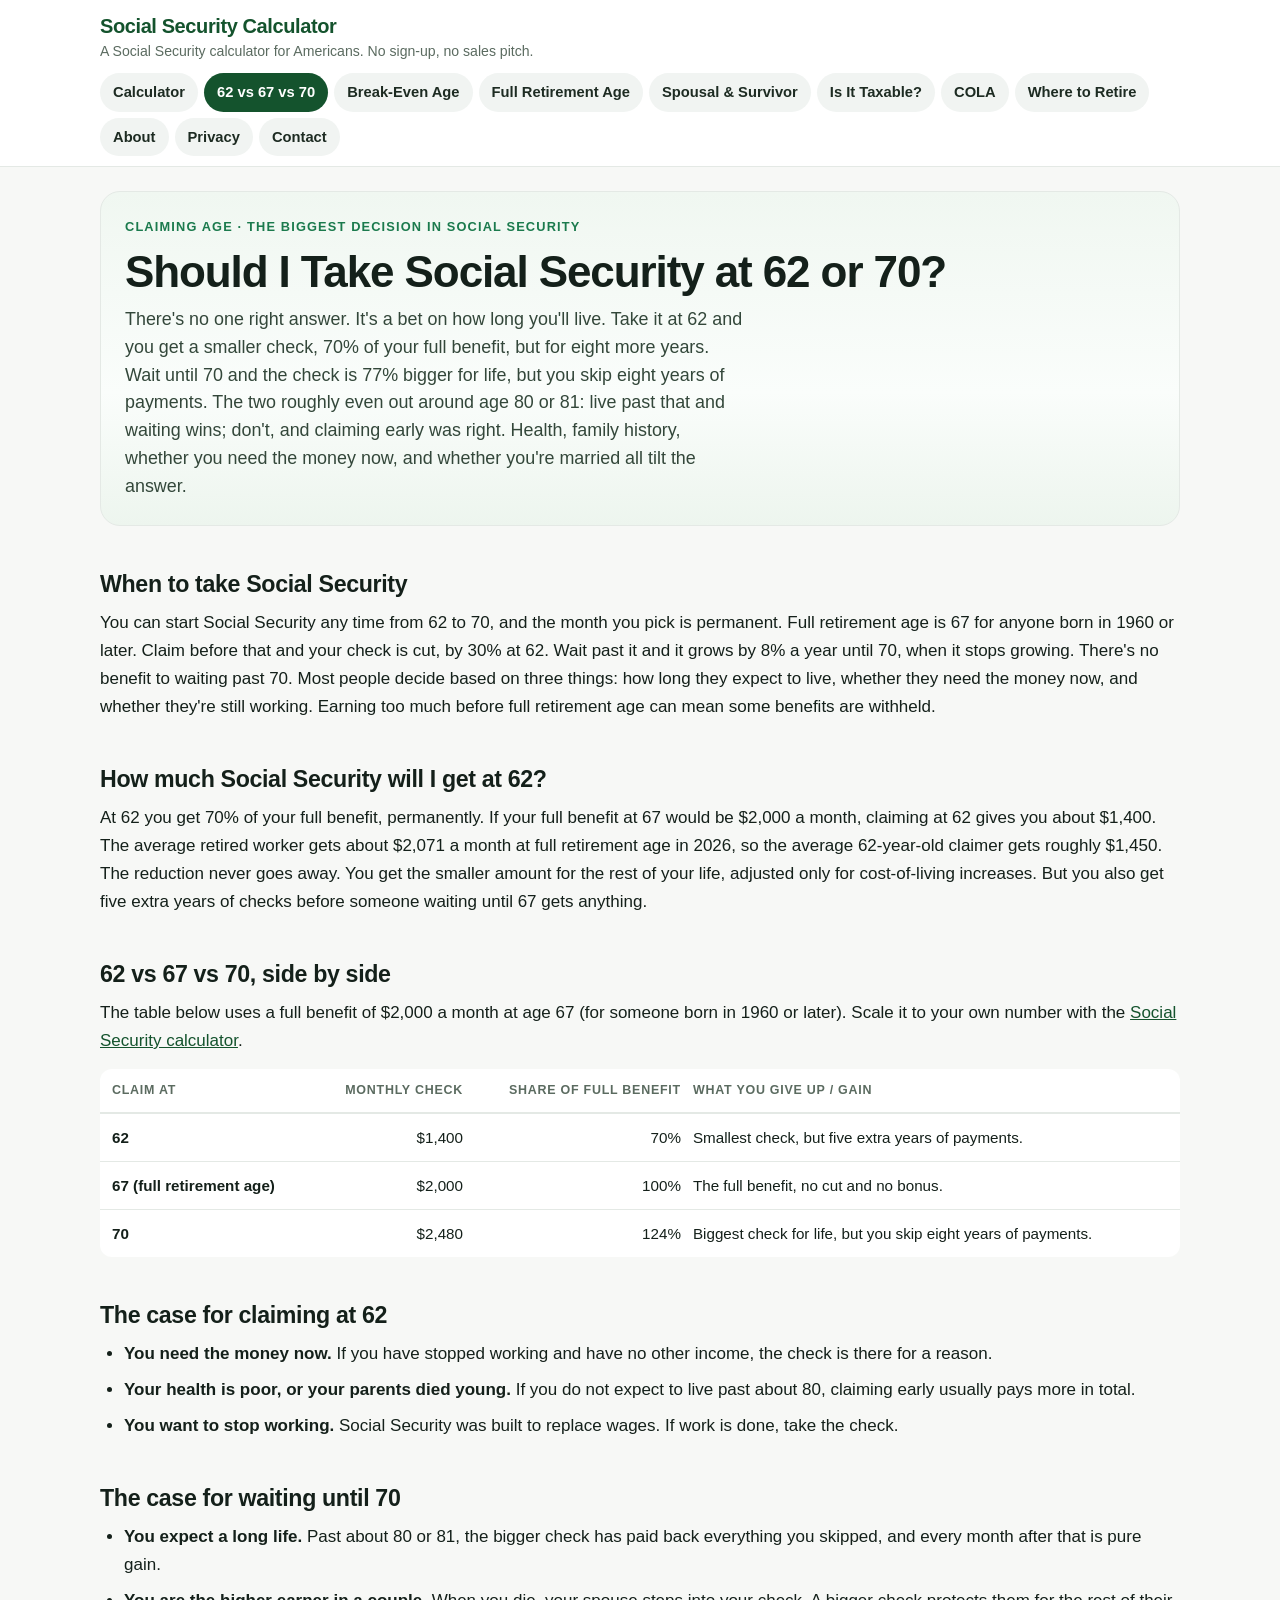
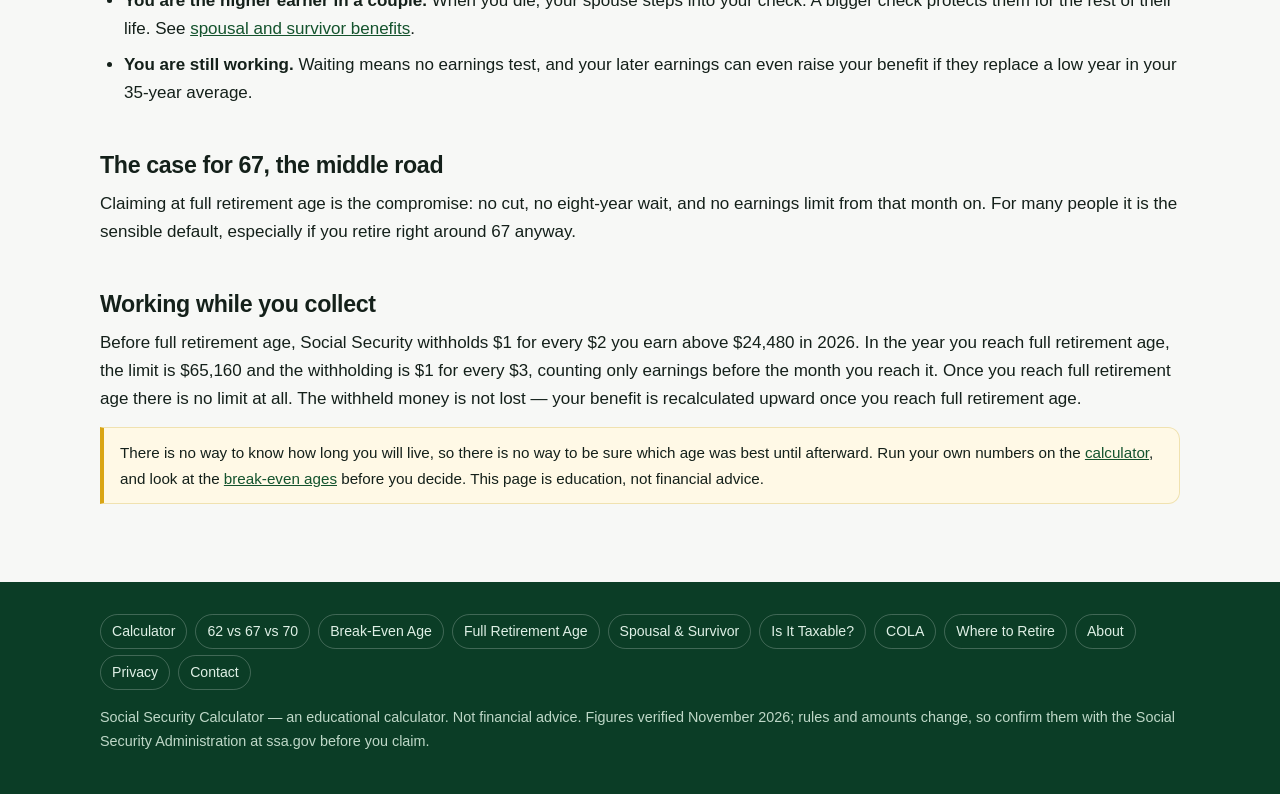
==== 62-vs-67-vs-70.html @ e01bd610 "Social Security calculator preview" ====
<!DOCTYPE html>
<html lang="en-US">
<head>
<meta charset="utf-8">
<meta name="viewport" content="width=device-width, initial-scale=1">
<title>Should I Take Social Security at 62 or 70? When to Take It</title>
<meta name="description" content="Should you take Social Security at 62 or 70? Compare the monthly checks, the 30% cut at 62, the 24% bonus at 70, and when waiting pays off.">
<link rel="stylesheet" href="style.css">

</head>
<body>
<header class="site">
  <div class="wrap">
    <p class="site-title"><a href="index.html">Social Security Calculator</a></p>
    <p class="tagline">A Social Security calculator for Americans. No sign-up, no sales pitch.</p>
    <nav class="main" aria-label="Main navigation">
      <a href="index.html">Calculator</a>
      <a href="62-vs-67-vs-70.html" class="current">62 vs 67 vs 70</a>
      <a href="break-even.html">Break-Even Age</a>
      <a href="full-retirement-age.html">Full Retirement Age</a>
      <a href="spousal-survivor.html">Spousal & Survivor</a>
      <a href="tax-on-benefits.html">Is It Taxable?</a>
      <a href="cola.html">COLA</a>
      <a href="where-to-retire.html">Where to Retire</a>
      <a href="about.html">About</a>
      <a href="privacy.html">Privacy</a>
      <a href="contact.html">Contact</a>
    </nav>
  </div>
</header>
<div class="ad-slot" data-ad-slot="leaderboard"><!-- AdSense code goes here when approved --></div>
<main>
  <div class="wrap">

    <section class="page-hero">
      <p class="eyebrow">Claiming age &middot; The biggest decision in Social Security</p>
      <h1>Should I Take Social Security at 62 or 70?</h1>
      <p class="lede">There's no one right answer. It's a bet on how long you'll live. Take it at 62 and you get a smaller check, 70% of your full benefit, but for eight more years. Wait until 70 and the check is 77% bigger for life, but you skip eight years of payments. The two roughly even out around age 80 or 81: live past that and waiting wins; don't, and claiming early was right. Health, family history, whether you need the money now, and whether you're married all tilt the answer.</p>
    </section>

    <div class="ad-slot" data-ad-slot="in-content"><!-- AdSense code goes here when approved --></div>

    <h2>When to take Social Security</h2>
    <p>You can start Social Security any time from 62 to 70, and the month you pick is permanent. Full retirement age is 67 for anyone born in 1960 or later. Claim before that and your check is cut, by 30% at 62. Wait past it and it grows by 8% a year until 70, when it stops growing. There's no benefit to waiting past 70. Most people decide based on three things: how long they expect to live, whether they need the money now, and whether they're still working. Earning too much before full retirement age can mean some benefits are withheld.</p>

    <h2>How much Social Security will I get at 62?</h2>
    <p>At 62 you get 70% of your full benefit, permanently. If your full benefit at 67 would be $2,000 a month, claiming at 62 gives you about $1,400. The average retired worker gets about $2,071 a month at full retirement age in 2026, so the average 62-year-old claimer gets roughly $1,450. The reduction never goes away. You get the smaller amount for the rest of your life, adjusted only for cost-of-living increases. But you also get five extra years of checks before someone waiting until 67 gets anything.</p>

    <h2>62 vs 67 vs 70, side by side</h2>
    <p>The table below uses a full benefit of $2,000 a month at age 67 (for someone born in 1960 or later). Scale it to your own number with the <a href="index.html">Social Security calculator</a>.</p>
    <div class="table-scroll">
    <table>
      <thead><tr><th>Claim at</th><th class="num">Monthly check</th><th class="num">Share of full benefit</th><th>What you give up / gain</th></tr></thead>
      <tbody>
        <tr><td><strong>62</strong></td><td class="num">$1,400</td><td class="num">70%</td><td>Smallest check, but five extra years of payments.</td></tr>
        <tr><td><strong>67 (full retirement age)</strong></td><td class="num">$2,000</td><td class="num">100%</td><td>The full benefit, no cut and no bonus.</td></tr>
        <tr><td><strong>70</strong></td><td class="num">$2,480</td><td class="num">124%</td><td>Biggest check for life, but you skip eight years of payments.</td></tr>
      </tbody>
    </table>
    </div>

    <h2>The case for claiming at 62</h2>
    <ul>
      <li><strong>You need the money now.</strong> If you have stopped working and have no other income, the check is there for a reason.</li>
      <li><strong>Your health is poor, or your parents died young.</strong> If you do not expect to live past about 80, claiming early usually pays more in total.</li>
      <li><strong>You want to stop working.</strong> Social Security was built to replace wages. If work is done, take the check.</li>
    </ul>

    <h2>The case for waiting until 70</h2>
    <ul>
      <li><strong>You expect a long life.</strong> Past about 80 or 81, the bigger check has paid back everything you skipped, and every month after that is pure gain.</li>
      <li><strong>You are the higher earner in a couple.</strong> When you die, your spouse steps into your check. A bigger check protects them for the rest of their life. See <a href="spousal-survivor.html">spousal and survivor benefits</a>.</li>
      <li><strong>You are still working.</strong> Waiting means no earnings test, and your later earnings can even raise your benefit if they replace a low year in your 35-year average.</li>
    </ul>

    <h2>The case for 67, the middle road</h2>
    <p>Claiming at full retirement age is the compromise: no cut, no eight-year wait, and no earnings limit from that month on. For many people it is the sensible default, especially if you retire right around 67 anyway.</p>

    <h2>Working while you collect</h2>
    <p>Before full retirement age, Social Security withholds $1 for every $2 you earn above $24,480 in 2026. In the year you reach full retirement age, the limit is $65,160 and the withholding is $1 for every $3, counting only earnings before the month you reach it. Once you reach full retirement age there is no limit at all. The withheld money is not lost — your benefit is recalculated upward once you reach full retirement age.</p>

    <p class="note">There is no way to know how long you will live, so there is no way to be sure which age was best until afterward. Run your own numbers on the <a href="index.html">calculator</a>, and look at the <a href="break-even.html">break-even ages</a> before you decide. This page is education, not financial advice.</p>

  </div>
</main>
<div class="ad-slot" data-ad-slot="footer"><!-- AdSense code goes here when approved --></div>
<footer class="site">
  <div class="wrap">
    <nav aria-label="Footer navigation">
      <a href="index.html">Calculator</a>
      <a href="62-vs-67-vs-70.html">62 vs 67 vs 70</a>
      <a href="break-even.html">Break-Even Age</a>
      <a href="full-retirement-age.html">Full Retirement Age</a>
      <a href="spousal-survivor.html">Spousal & Survivor</a>
      <a href="tax-on-benefits.html">Is It Taxable?</a>
      <a href="cola.html">COLA</a>
      <a href="where-to-retire.html">Where to Retire</a>
      <a href="about.html">About</a>
      <a href="privacy.html">Privacy</a>
      <a href="contact.html">Contact</a>
    </nav>
    <p>Social Security Calculator — an educational calculator. Not financial advice. Figures verified November 2026; rules and amounts change, so confirm them with the Social Security Administration at ssa.gov before you claim.</p>
  </div>
</footer>
</body>
</html>
---- style.css ----
/* Social Security Calculator (US) — shared stylesheet.
   Adapted from the house calculator design, Nov 2026. Plain, fast, no external fonts or libraries.
   Mobile-first: single column, sticky answer bar; desktop: inputs left,
   results sticky on the right. */

* { box-sizing: border-box; }

:root {
  --green-900: #0b3d26;
  --green-800: #0e4d2e;
  --green-700: #14532d;
  --green-600: #1b7a4d;
  --green-50: #eaf6ee;
  --ink: #14201a;
  --muted: #5b6b60;
  --line: #e4e9e5;
  --bg: #f7f8f6;
  --card: #ffffff;
  --amber-bg: #fff9e6;
  --amber-line: #d9a514;
  --red: #b3261e;
  --red-bg: #fdecea;
  --shadow: 0 1px 2px rgba(16, 24, 20, 0.05), 0 10px 30px rgba(16, 24, 20, 0.06);
  --radius: 16px;
}

html { -webkit-text-size-adjust: 100%; }

body {
  margin: 0;
  font-family: -apple-system, BlinkMacSystemFont, "Segoe UI", Roboto, Helvetica, Arial, sans-serif;
  font-size: 17px;
  line-height: 1.65;
  color: var(--ink);
  background: var(--bg);
}

a { color: var(--green-700); }
a:hover { color: var(--green-600); }

.wrap { max-width: 1120px; margin: 0 auto; padding: 0 20px; }

/* ---------- header & nav ---------- */

header.site {
  position: sticky;
  top: 0;
  z-index: 40;
  background: #fff;
  border-bottom: 1px solid var(--line);
  padding: 14px 0 10px;
}

header.site .site-title {
  font-size: 1.25rem;
  font-weight: 800;
  letter-spacing: -0.02em;
  line-height: 1.2;
  margin: 0;
}

header.site .site-title a { color: var(--green-700); text-decoration: none; }

header.site .tagline {
  margin: 2px 0 0;
  font-size: 0.88rem;
  color: var(--muted);
}

nav.main {
  margin-top: 10px;
  display: flex;
  gap: 6px;
  overflow-x: auto;
  scrollbar-width: none;
  -webkit-overflow-scrolling: touch;
}
nav.main::-webkit-scrollbar { display: none; }

nav.main a {
  flex: 0 0 auto;
  color: #1d2b22;
  background: #f1f4f2;
  text-decoration: none;
  font-size: 0.92rem;
  font-weight: 600;
  padding: 7px 13px;
  border-radius: 999px;
  white-space: nowrap;
}
nav.main a:hover { background: #e2ebe5; color: var(--green-700); }
nav.main a.current { background: var(--green-700); color: #fff; }

/* ---------- hero & headings ---------- */

main { padding: 20px 0 64px; }

/* ---------- hero ---------- */

.hero {
  background: linear-gradient(180deg, #eaf5ec 0%, #f4faf5 60%, #e7f3ea 100%);
  border: 1px solid var(--line);
  border-radius: 20px;
  padding: 28px;
  margin-top: 4px;
}

.page-hero {
  background: linear-gradient(180deg, #f0f7f1 0%, #fafdfb 60%, #edf5ee 100%);
  border: 1px solid var(--line);
  border-radius: 20px;
  padding: 24px;
  margin-top: 4px;
}
.page-hero h1 { margin-bottom: 10px; }
.page-hero .lede { margin-bottom: 0; }

@media (max-width: 640px) {
  .hero { padding: 22px 20px; }
  .page-hero { padding: 20px 18px; }
}

.eyebrow {
  margin: 0 0 10px;
  font-size: 0.8rem;
  font-weight: 800;
  letter-spacing: 0.09em;
  text-transform: uppercase;
  color: var(--green-600);
}

h1 {
  font-size: clamp(1.9rem, 5vw, 2.75rem);
  line-height: 1.12;
  letter-spacing: -0.025em;
  margin: 0 0 12px;
}
h2 { font-size: 1.45rem; line-height: 1.25; letter-spacing: -0.015em; margin: 44px 0 10px; }
h3 { font-size: 1.12rem; margin: 28px 0 8px; }
p { margin: 0 0 14px; }
ul, ol { margin: 0 0 14px; padding-left: 24px; }
li { margin-bottom: 8px; }

.lede { font-size: 1.12rem; line-height: 1.55; color: #33473a; max-width: 62ch; }

.chips {
  display: flex;
  flex-wrap: wrap;
  gap: 8px;
  margin: 16px 0 4px;
  padding: 0;
  list-style: none;
}
.chips li {
  margin: 0;
  background: var(--green-50);
  color: var(--green-800);
  font-size: 0.9rem;
  font-weight: 600;
  padding: 6px 13px;
  border-radius: 999px;
}

/* ---------- calculator ---------- */

.calc-layout { margin-top: 24px; }

.calc-box {
  background: var(--card);
  border: 1px solid var(--line);
  border-radius: var(--radius);
  box-shadow: var(--shadow);
  padding: 24px;
}

.calc-box h2 { margin: 0 0 4px; }
.calc-box > p.sub { color: var(--muted); font-size: 0.95rem; margin-bottom: 20px; }

.field { margin-bottom: 18px; }
.field label { display: block; font-weight: 700; font-size: 0.98rem; margin-bottom: 6px; }
.field .hint { display: block; font-size: 0.86rem; font-weight: 400; color: var(--muted); margin-top: 6px; line-height: 1.45; }

.field input[type="number"],
.field select {
  width: 100%;
  min-height: 52px;
  padding: 12px 14px;
  font-size: 16px;
  line-height: 1.3;
  border: 1.5px solid #cbd5cf;
  border-radius: 12px;
  background: #fff;
  color: var(--ink);
  -moz-appearance: textfield;
  appearance: textfield;
}
.field input[type="number"]::-webkit-outer-spin-button,
.field input[type="number"]::-webkit-inner-spin-button {
  -webkit-appearance: none;
  margin: 0;
}
.field input[type="number"]:focus,
.field select:focus {
  outline: none;
  border-color: var(--green-600);
  box-shadow: 0 0 0 3px rgba(27, 122, 77, 0.18);
}

.money-input { position: relative; display: block; }
.money-input > span {
  position: absolute;
  left: 14px;
  top: 50%;
  transform: translateY(-50%);
  color: var(--muted);
  font-size: 16px;
  font-weight: 600;
  pointer-events: none;
}
.money-input input[type="number"] { padding-left: 30px; }

.field-row { display: flex; flex-wrap: wrap; gap: 0 20px; }
.field-row .field { flex: 1 1 240px; }

.check { font-weight: 700; display: flex; align-items: flex-start; gap: 10px; cursor: pointer; }
.check input {
  flex: 0 0 auto;
  width: 22px;
  height: 22px;
  margin: 1px 0 0;
  accent-color: var(--green-700);
  cursor: pointer;
}

button.example-btn {
  background: #fff;
  color: var(--green-700);
  border: 1.5px solid var(--green-700);
  border-radius: 999px;
  padding: 11px 20px;
  font-size: 1rem;
  font-weight: 700;
  cursor: pointer;
}
button.example-btn:hover { background: var(--green-50); }

/* ---------- results (dark green panel) ---------- */

.results {
  background: var(--green-800);
  color: #fff;
  border-radius: var(--radius);
  box-shadow: var(--shadow);
  padding: 26px 24px;
}

.results .big-label {
  margin: 0;
  font-size: 0.82rem;
  font-weight: 800;
  text-transform: uppercase;
  letter-spacing: 0.08em;
  color: #bfe3cd;
}

.results .big {
  margin: 4px 0 4px;
  font-size: clamp(2.4rem, 8vw, 3rem);
  font-weight: 800;
  letter-spacing: -0.03em;
  line-height: 1.05;
  color: #fff;
}

.results .big-sub {
  margin: 0 0 8px;
  color: #d6ecdf;
  font-size: 0.98rem;
}

.results dl { margin: 10px 0 0; }
.results .row {
  display: flex;
  justify-content: space-between;
  align-items: baseline;
  gap: 16px;
  padding: 11px 0;
  border-top: 1px solid rgba(255, 255, 255, 0.16);
}
.results .row dt { font-weight: 600; color: #e6f3ea; }
.results .row dd { margin: 0; text-align: right; font-weight: 700; white-space: nowrap; }
.results .row.total-row dt,
.results .row.total-row dd {
  font-size: 1.08rem;
  font-weight: 800;
  color: #fff;
}

.results h3 {
  margin: 22px 0 2px;
  padding-top: 18px;
  border-top: 1px solid rgba(255, 255, 255, 0.22);
  color: #fff;
  font-size: 1.05rem;
}

.results .note {
  background: rgba(255, 255, 255, 0.1);
  border: 1px solid rgba(255, 255, 255, 0.18);
  border-left: 4px solid #e8c547;
  color: #eef7f0;
  margin-top: 18px;
}

.no-result {
  background: var(--red-bg);
  border: 1px solid #e0a9a4;
  border-radius: var(--radius);
  padding: 20px 22px;
  margin-top: 18px;
}
.no-result p { color: #6d1a15; }

/* ---------- sticky answer bar (mobile only) ---------- */

.sticky-bar {
  position: sticky;
  bottom: 12px;
  z-index: 30;
  display: flex;
  justify-content: space-between;
  align-items: baseline;
  gap: 12px;
  margin-top: 16px;
  background: var(--green-900);
  color: #fff;
  border-radius: 999px;
  box-shadow: 0 8px 24px rgba(11, 61, 38, 0.35);
  padding: 13px 20px;
}
.sticky-bar span { font-size: 0.9rem; color: #bfe3cd; font-weight: 600; }
.sticky-bar strong { font-size: 1.25rem; font-weight: 800; letter-spacing: -0.02em; white-space: nowrap; }

/* ---------- tables ---------- */

.table-scroll { overflow-x: auto; margin: 0 0 16px; -webkit-overflow-scrolling: touch; }

table {
  width: 100%;
  border-collapse: collapse;
  background: #fff;
  font-size: 0.95rem;
  border-radius: 12px;
  overflow: hidden;
}
th, td { padding: 11px 12px 11px 0; text-align: left; vertical-align: top; }
th:first-child, td:first-child { padding-left: 12px; }
th {
  font-size: 0.78rem;
  font-weight: 800;
  text-transform: uppercase;
  letter-spacing: 0.06em;
  color: var(--muted);
  border-bottom: 2px solid var(--line);
}
td { border-bottom: 1px solid var(--line); }
tr:last-child td { border-bottom: none; }
td.num, th.num { text-align: right; }

/* ---------- example & explainer cards ---------- */

.example {
  background: var(--card);
  border: 1px solid var(--line);
  border-radius: var(--radius);
  box-shadow: var(--shadow);
  padding: 22px 24px;
  margin: 24px 0;
}
.example h3 { margin-top: 0; }
.example dl {
  display: grid;
  grid-template-columns: minmax(180px, 1fr) auto;
  gap: 0 16px;
  margin: 12px 0 0;
}
.example dl dt, .example dl dd { padding: 9px 0; border-top: 1px solid var(--line); }
.example dl dt:first-of-type, .example dl dd:first-of-type { border-top: none; }
.example dt { font-weight: 600; }
.example dd { margin: 0; text-align: right; font-weight: 600; white-space: nowrap; }

.note {
  background: var(--amber-bg);
  border: 1px solid #f0e2b0;
  border-left: 4px solid var(--amber-line);
  padding: 12px 16px;
  border-radius: 0 12px 12px 0;
  font-size: 0.95rem;
}

/* ---------- ad slots (hidden until AdSense is approved) ---------- */

.ad-slot { display: none; }

/* ---------- footer ---------- */

footer.site {
  background: var(--green-900);
  color: #bfd8c8;
  padding: 32px 0 40px;
  font-size: 0.9rem;
}
footer.site nav { display: flex; flex-wrap: wrap; gap: 6px 8px; margin-bottom: 16px; }
footer.site nav a {
  color: #dff0e6;
  text-decoration: none;
  font-size: 0.88rem;
  padding: 5px 11px;
  border: 1px solid rgba(255, 255, 255, 0.22);
  border-radius: 999px;
}
footer.site nav a:hover { background: rgba(255, 255, 255, 0.1); color: #fff; }
footer.site p { margin: 0; }

/* ---------- desktop layout ---------- */

@media (min-width: 960px) {
  nav.main { flex-wrap: wrap; overflow-x: visible; }

  .calc-layout {
    display: grid;
    grid-template-columns: minmax(0, 1fr) minmax(0, 400px);
    gap: 24px;
    align-items: start;
  }

  .calc-layout .results-col { position: sticky; top: 132px; }

  .sticky-bar { display: none !important; }

  .field-row .field { flex-basis: 0; }
}

/* ---------- social security extras ---------- */

.mode-toggle {
  display: flex;
  flex-wrap: wrap;
  gap: 8px;
  margin-bottom: 18px;
}
.mode-toggle label {
  flex: 1 1 200px;
  display: flex;
  align-items: flex-start;
  gap: 10px;
  background: var(--green-50);
  border: 1.5px solid #cfe3d6;
  border-radius: 12px;
  padding: 12px 14px;
  font-weight: 700;
  font-size: 0.95rem;
  cursor: pointer;
}
.mode-toggle label:has(input:checked) {
  border-color: var(--green-600);
  background: #dff0e4;
}
.mode-toggle input {
  width: 20px;
  height: 20px;
  margin: 1px 0 0;
  accent-color: var(--green-700);
  cursor: pointer;
}
.mode-toggle .hint {
  display: block;
  font-weight: 400;
  color: var(--muted);
  font-size: 0.86rem;
  margin-top: 2px;
}

.claim-table td.hl, .claim-table th.hl { font-weight: 800; color: var(--green-800); }
.claim-table tr.best td { background: var(--green-50); }
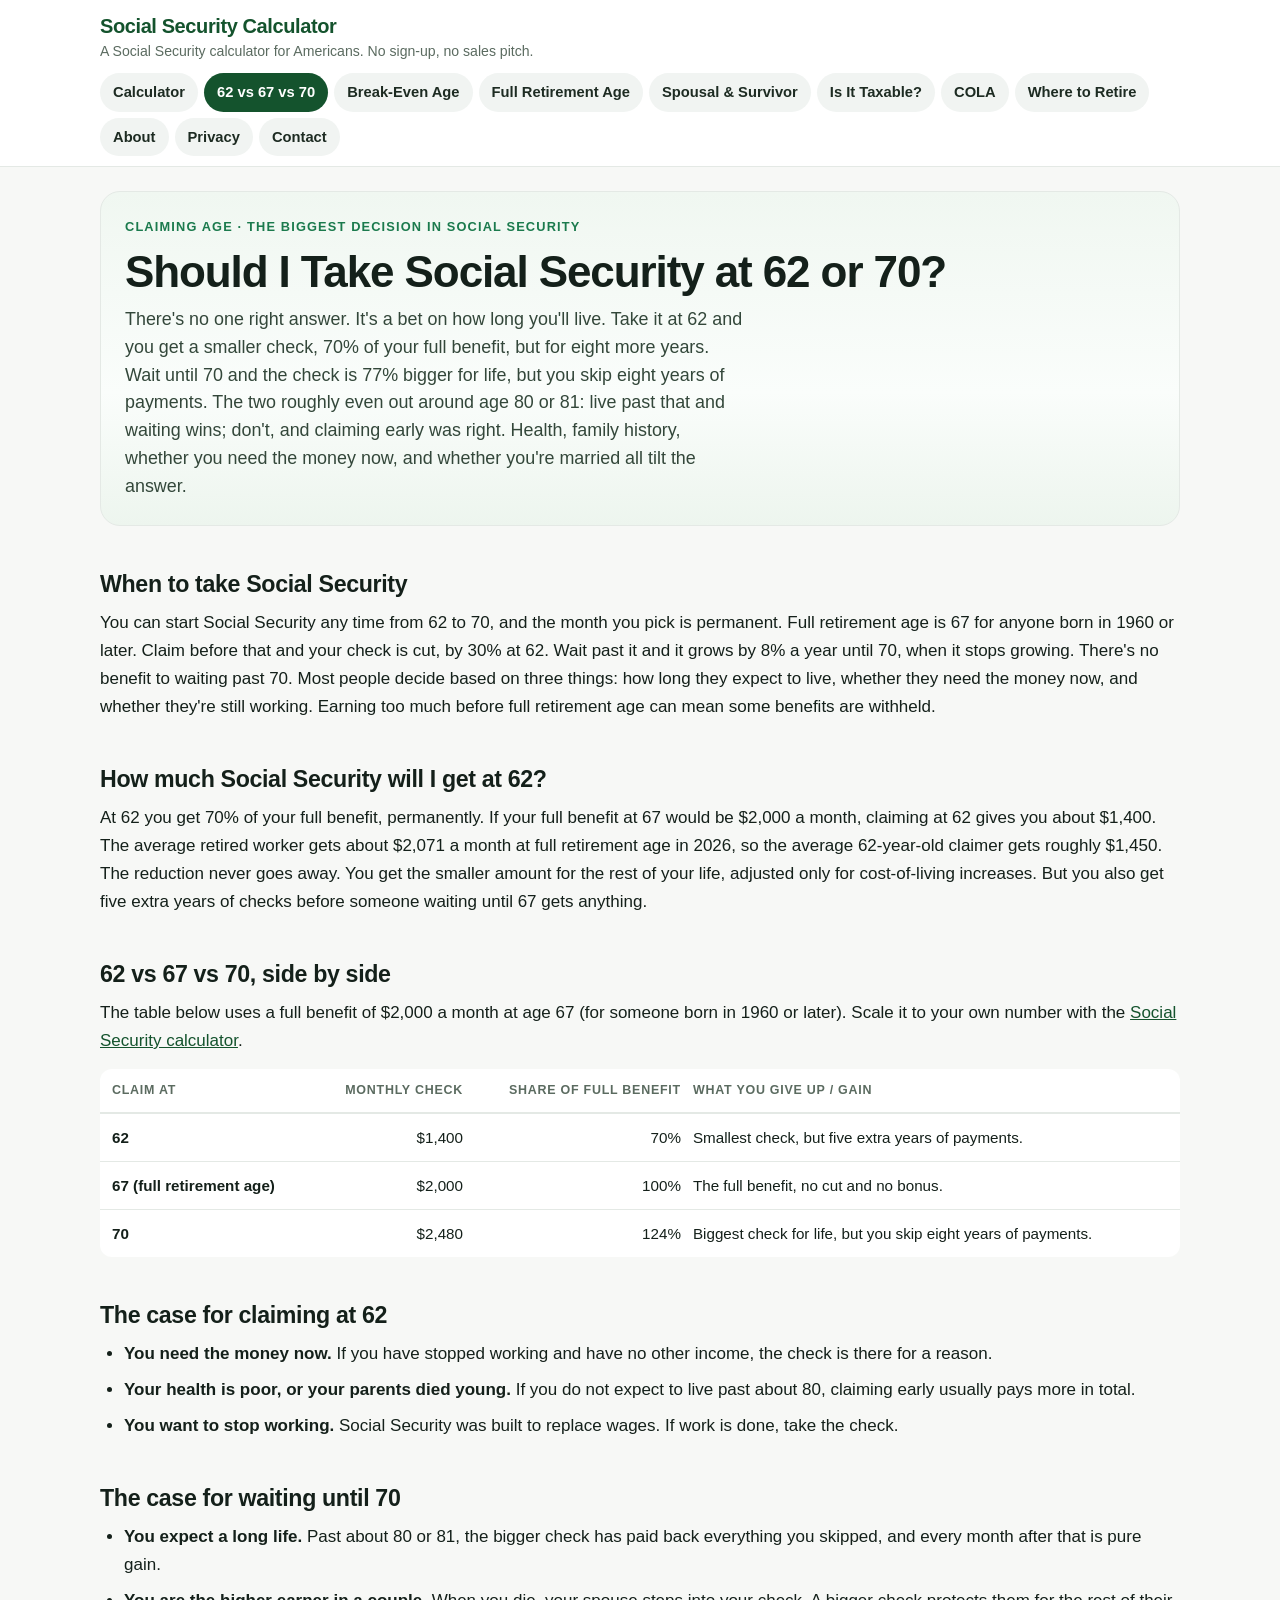
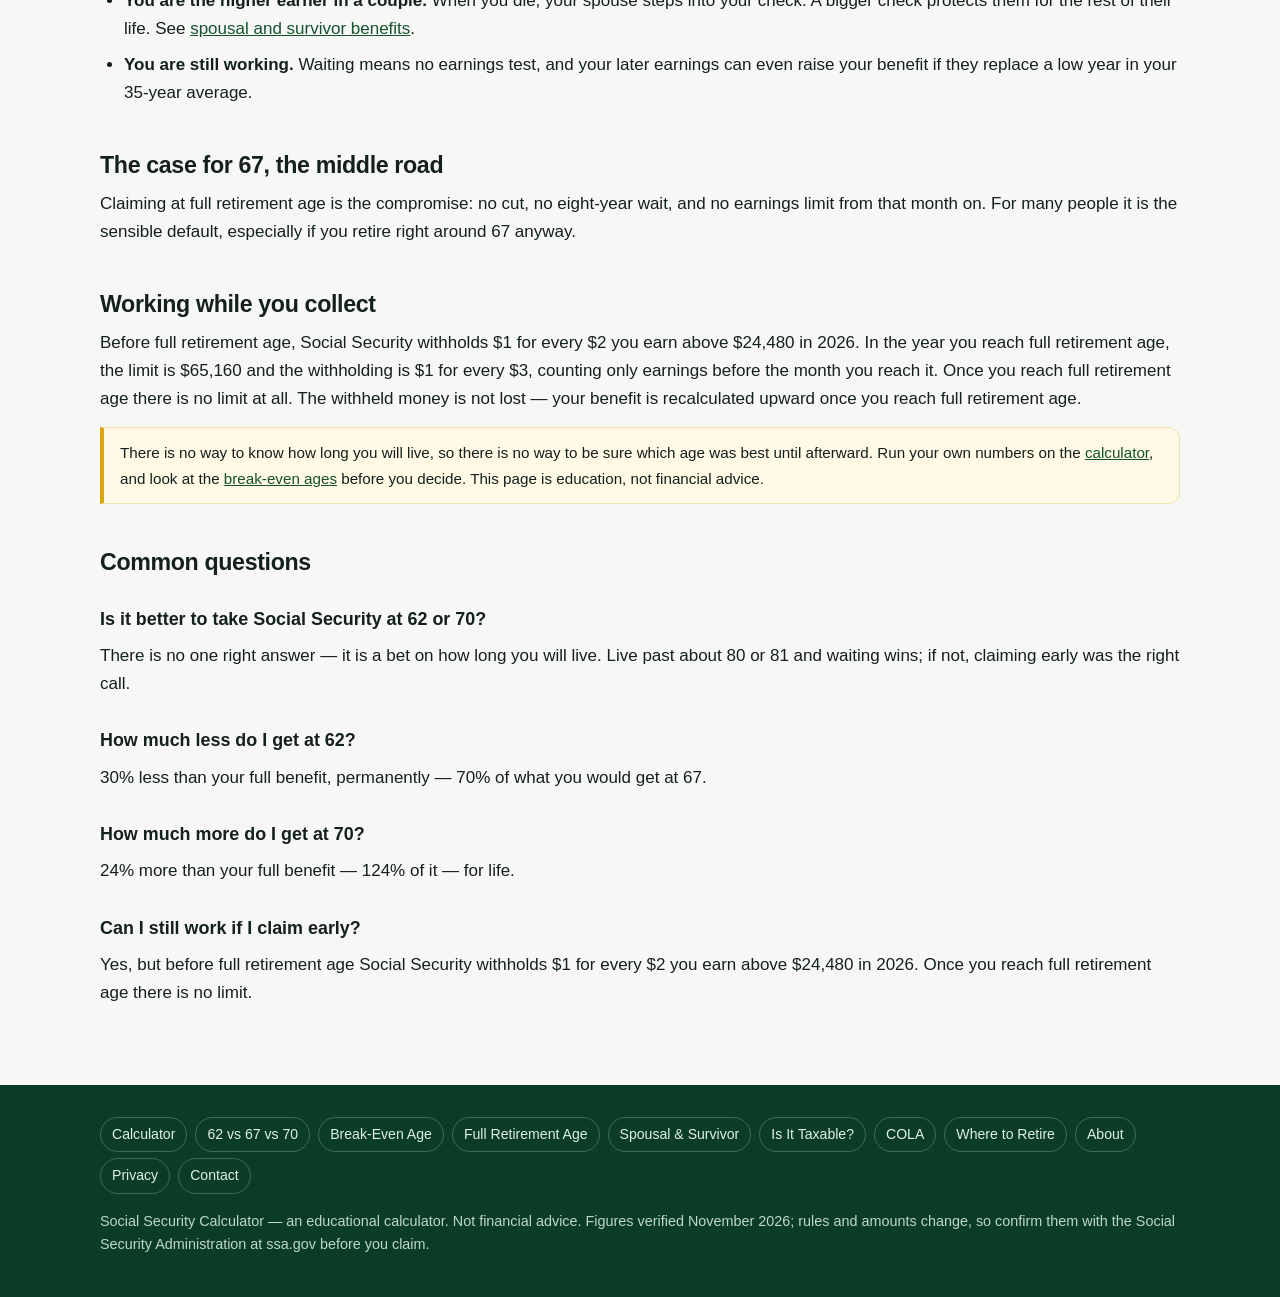
==== commit 146f9580: "SEO update: add meta tags, FAQ sections, sitemap and robots.txt" ====
--- a/62-vs-67-vs-70.html
+++ b/62-vs-67-vs-70.html
@@ -5,6 +5,60 @@
 <meta name="viewport" content="width=device-width, initial-scale=1">
 <title>Should I Take Social Security at 62 or 70? When to Take It</title>
 <meta name="description" content="Should you take Social Security at 62 or 70? Compare the monthly checks, the 30% cut at 62, the 24% bonus at 70, and when waiting pays off.">
+<link rel="canonical" href="https://retireonsocialsecurity.com/62-vs-67-vs-70.html">
+<meta property="og:title" content="Should I Take Social Security at 62 or 70? When to Take It">
+<meta property="og:description" content="Should you take Social Security at 62 or 70? Compare the monthly checks, the 30% cut at 62, the 24% bonus at 70, and when waiting pays off.">
+<meta property="og:type" content="website">
+<meta property="og:url" content="https://retireonsocialsecurity.com/62-vs-67-vs-70.html">
+<script type="application/ld+json">
+{
+  "@context": "https://schema.org",
+  "@type": "WebPage",
+  "name": "Should I Take Social Security at 62 or 70? When to Take It",
+  "url": "https://retireonsocialsecurity.com/62-vs-67-vs-70.html",
+  "description": "Should you take Social Security at 62 or 70? Compare the monthly checks, the 30% cut at 62, the 24% bonus at 70, and when waiting pays off."
+}
+</script>
+<script type="application/ld+json">
+{
+  "@context": "https://schema.org",
+  "@type": "FAQPage",
+  "mainEntity": [
+    {
+      "@type": "Question",
+      "name": "Is it better to take Social Security at 62 or 70?",
+      "acceptedAnswer": {
+        "@type": "Answer",
+        "text": "There is no one right answer — it is a bet on how long you will live. Live past about 80 or 81 and waiting wins; if not, claiming early was the right call."
+      }
+    },
+    {
+      "@type": "Question",
+      "name": "How much less do I get at 62?",
+      "acceptedAnswer": {
+        "@type": "Answer",
+        "text": "30% less than your full benefit, permanently — 70% of what you would get at 67."
+      }
+    },
+    {
+      "@type": "Question",
+      "name": "How much more do I get at 70?",
+      "acceptedAnswer": {
+        "@type": "Answer",
+        "text": "24% more than your full benefit — 124% of it — for life."
+      }
+    },
+    {
+      "@type": "Question",
+      "name": "Can I still work if I claim early?",
+      "acceptedAnswer": {
+        "@type": "Answer",
+        "text": "Yes, but before full retirement age Social Security withholds $1 for every $2 you earn above $24,480 in 2026. Once you reach full retirement age there is no limit."
+      }
+    }
+  ]
+}
+</script>
 <link rel="stylesheet" href="style.css">
 
 </head>
@@ -81,6 +135,16 @@
 
     <p class="note">There is no way to know how long you will live, so there is no way to be sure which age was best until afterward. Run your own numbers on the <a href="index.html">calculator</a>, and look at the <a href="break-even.html">break-even ages</a> before you decide. This page is education, not financial advice.</p>
 
+    <h2>Common questions</h2>
+    <h3>Is it better to take Social Security at 62 or 70?</h3>
+    <p>There is no one right answer — it is a bet on how long you will live. Live past about 80 or 81 and waiting wins; if not, claiming early was the right call.</p>
+    <h3>How much less do I get at 62?</h3>
+    <p>30% less than your full benefit, permanently — 70% of what you would get at 67.</p>
+    <h3>How much more do I get at 70?</h3>
+    <p>24% more than your full benefit — 124% of it — for life.</p>
+    <h3>Can I still work if I claim early?</h3>
+    <p>Yes, but before full retirement age Social Security withholds $1 for every $2 you earn above $24,480 in 2026. Once you reach full retirement age there is no limit.</p>
+
   </div>
 </main>
 <div class="ad-slot" data-ad-slot="footer"><!-- AdSense code goes here when approved --></div>
